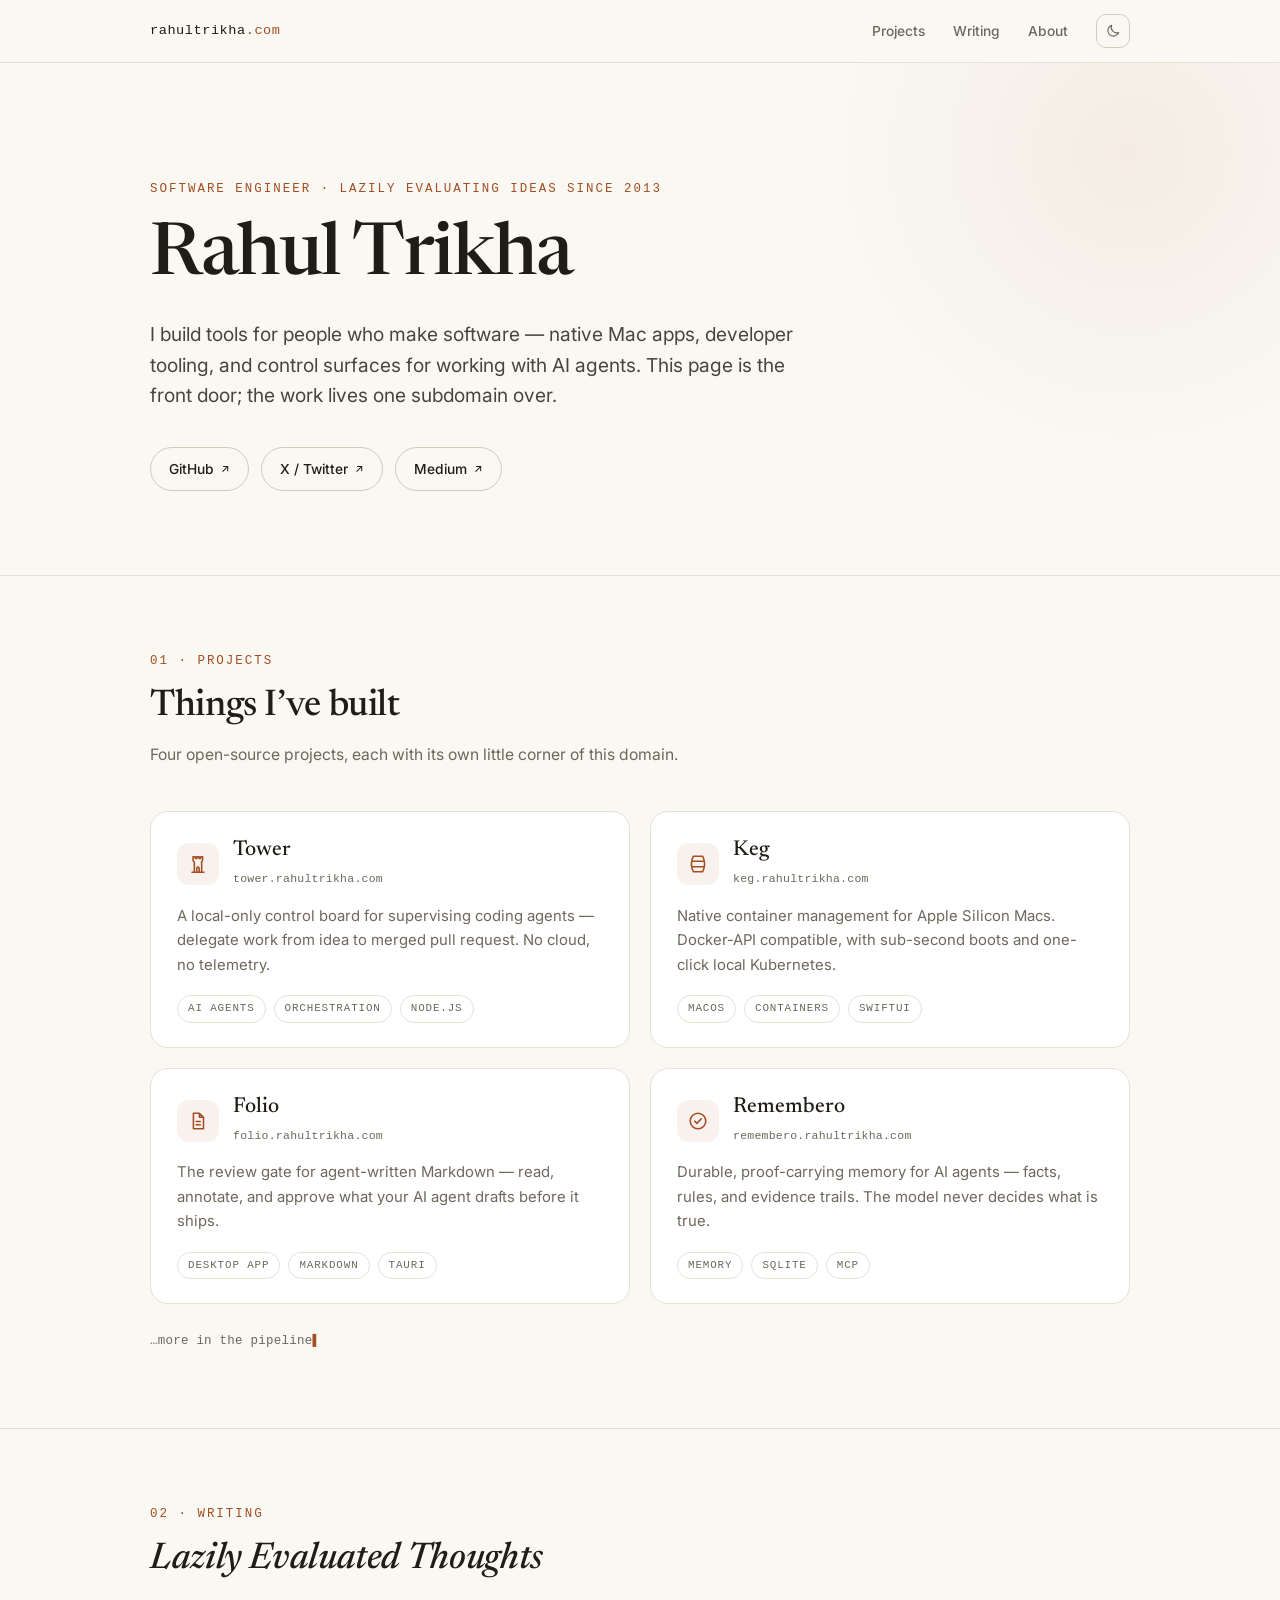
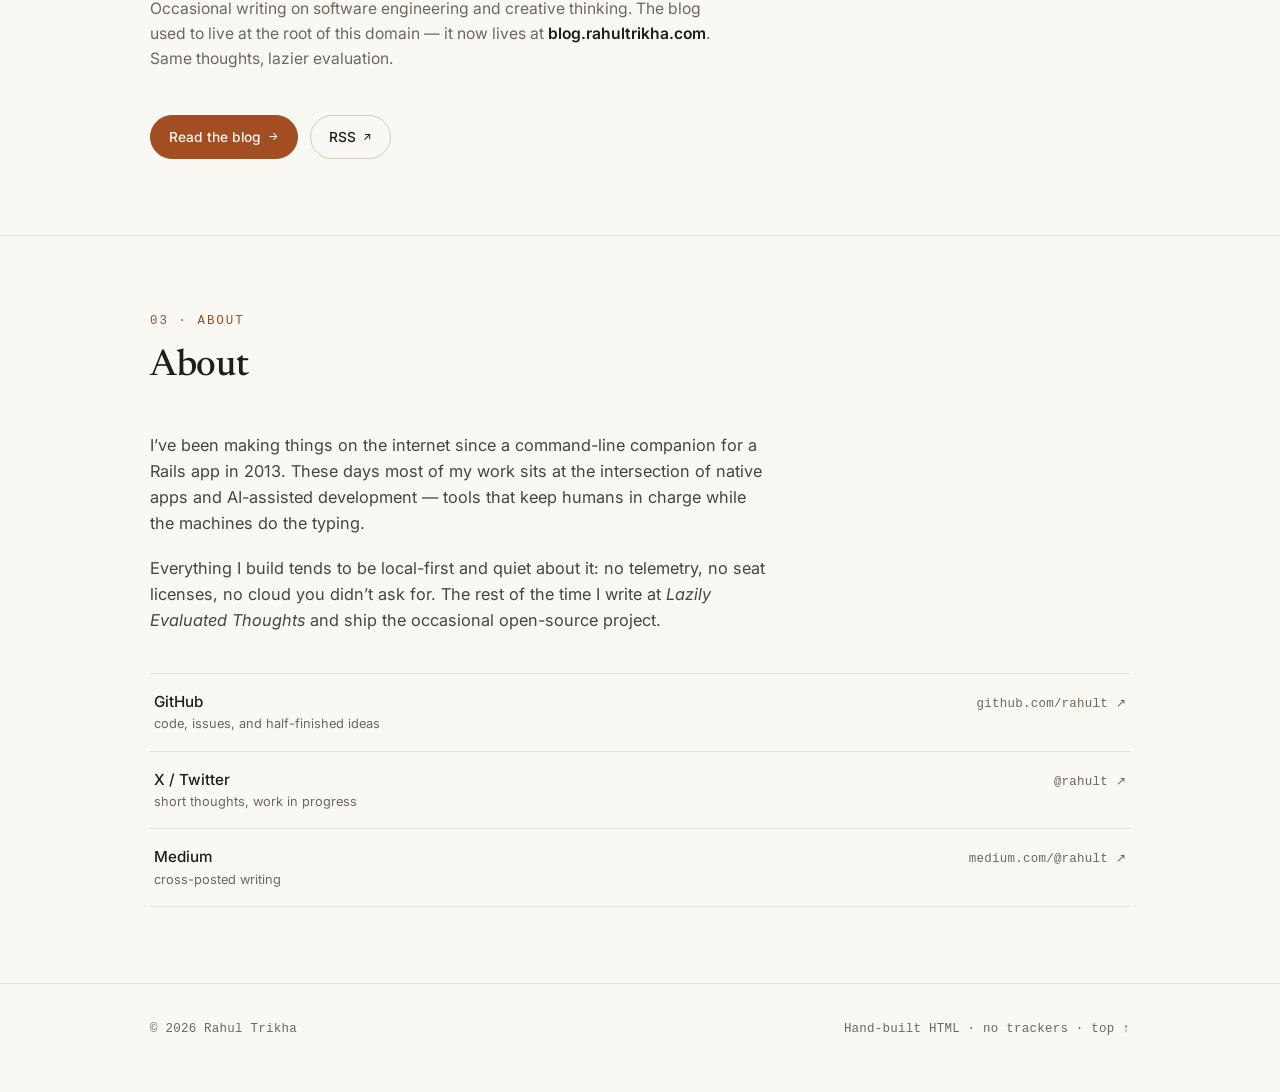
==== index.html @ 322a8f4b "Personal hub site for rahultrikha.com" ====
<!doctype html>
<html lang="en">
<head>
  <meta charset="utf-8">
  <meta name="viewport" content="width=device-width, initial-scale=1">
  <title>Rahul Trikha — Software Engineer</title>
  <meta name="description" content="Rahul Trikha builds native Mac apps and tools for working with AI agents — Tower, Keg, Folio, Remembero. Writing at Lazily Evaluated Thoughts, now at blog.rahultrikha.com.">
  <link rel="canonical" href="https://rahultrikha.com/">
  <meta property="og:type" content="website">
  <meta property="og:site_name" content="Rahul Trikha">
  <meta property="og:title" content="Rahul Trikha — Software Engineer">
  <meta property="og:description" content="Native Mac apps and tools for working with AI agents. Writing at Lazily Evaluated Thoughts.">
  <meta property="og:url" content="https://rahultrikha.com/">
  <meta name="twitter:card" content="summary">
  <meta name="theme-color" content="#FAF8F3" media="(prefers-color-scheme: light)">
  <meta name="theme-color" content="#161310" media="(prefers-color-scheme: dark)">
  <link rel="icon" type="image/svg+xml" href="favicon.svg">
  <link rel="preconnect" href="https://fonts.googleapis.com">
  <link rel="preconnect" href="https://fonts.gstatic.com" crossorigin>
  <link rel="stylesheet" href="https://fonts.googleapis.com/css2?family=Inter:wght@400;500;600&family=Newsreader:ital,opsz,wght@0,6..72,400;0,6..72,500;0,6..72,600;1,6..72,400;1,6..72,500&display=swap">
  <link rel="stylesheet" href="styles.css">
  <script>
    (function () {
      var theme = null;
      try {
        var param = new URLSearchParams(location.search).get('theme');
        if (param === 'dark' || param === 'light') theme = param;
        else theme = localStorage.getItem('theme');
      } catch (e) {}
      if (theme !== 'dark' && theme !== 'light') {
        theme = matchMedia('(prefers-color-scheme: dark)').matches ? 'dark' : 'light';
      }
      document.documentElement.dataset.theme = theme;
      document.documentElement.classList.add('js');
    })();
  </script>
  <script type="application/ld+json">
  {
    "@context": "https://schema.org",
    "@type": "Person",
    "name": "Rahul Trikha",
    "url": "https://rahultrikha.com/",
    "jobTitle": "Software Engineer",
    "sameAs": [
      "https://github.com/rahult",
      "https://x.com/rahult",
      "https://medium.com/@rahult"
    ]
  }
  </script>
</head>
<body>
  <a class="skip" href="#main">Skip to content</a>

  <header class="site-head">
    <div class="container head-inner">
      <a class="wordmark" href="/">rahultrikha<span>.com</span></a>
      <nav aria-label="Main">
        <a href="#projects">Projects</a>
        <a href="#writing">Writing</a>
        <a href="#about">About</a>
        <button id="theme-toggle" type="button" aria-label="Toggle dark mode">
          <svg class="icon-moon" viewBox="0 0 24 24" aria-hidden="true"><path d="M20.4 14.2A8.3 8.3 0 0 1 9.8 3.6a8.3 8.3 0 1 0 10.6 10.6Z"/></svg>
          <svg class="icon-sun" viewBox="0 0 24 24" aria-hidden="true"><circle cx="12" cy="12" r="4.2"/><path d="M12 2.5v2.4M12 19.1v2.4M2.5 12h2.4M19.1 12h2.4M5 5l1.7 1.7M17.3 17.3 19 19M19 5l-1.7 1.7M6.7 17.3 5 19"/></svg>
        </button>
      </nav>
    </div>
  </header>

  <main id="main">
    <section class="hero">
      <div class="container">
        <p class="kicker reveal">Software engineer · lazily evaluating ideas since 2013</p>
        <h1 class="reveal">Rahul Trikha</h1>
        <p class="lede reveal">I build tools for people who make software — native Mac apps, developer
          tooling, and control surfaces for working with AI agents. This page is the front
          door; the work lives one subdomain over.</p>
        <div class="hero-links reveal">
          <a class="btn" href="https://github.com/rahult" rel="me">GitHub <span aria-hidden="true">↗</span></a>
          <a class="btn" href="https://x.com/rahult" rel="me">X / Twitter <span aria-hidden="true">↗</span></a>
          <a class="btn" href="https://medium.com/@rahult" rel="me">Medium <span aria-hidden="true">↗</span></a>
        </div>
        <!-- To add a photo, drop image into this folder and uncomment:
        <img class="avatar" src="photo.jpg" alt="Portrait of Rahul Trikha" width="96" height="96">
        -->
      </div>
    </section>

    <section id="projects" class="section">
      <div class="container">
        <div class="sec-head reveal">
          <span class="label mono">01 · Projects</span>
          <h2>Things I’ve built</h2>
          <p class="sec-sub">Four open-source projects, each with its own little corner of this domain.</p>
        </div>

        <div class="grid">
          <!-- To add a project, copy one of these <a class="card"> blocks and edit it. -->
          <a class="card reveal" href="https://tower.rahultrikha.com/">
            <div class="card-top">
              <span class="glyph" aria-hidden="true">
                <svg viewBox="0 0 24 24"><path d="M5.5 21h13M8 21V10.2M16 21V10.2M8 10.2 6.6 8V4h2.6v2h1.6V4h2.4v2h1.6V4H17v4l-1.4 2.2M10.7 21v-4.4a1.3 1.3 0 0 1 2.6 0V21"/></svg>
              </span>
              <div>
                <h3>Tower</h3>
                <span class="card-url mono">tower.rahultrikha.com</span>
              </div>
            </div>
            <p>A local-only control board for supervising coding agents — delegate work from
              idea to merged pull request. No cloud, no telemetry.</p>
            <ul class="tags" role="list">
              <li>AI agents</li>
              <li>Orchestration</li>
              <li>Node.js</li>
            </ul>
          </a>

          <a class="card reveal" href="https://keg.rahultrikha.com/">
            <div class="card-top">
              <span class="glyph" aria-hidden="true">
                <svg viewBox="0 0 24 24"><path d="M7 3.5h10c1.4 2.2 2.2 5.2 2.2 8.5s-.8 6.3-2.2 8.5H7c-1.4-2.2-2.2-5.2-2.2-8.5S5.6 5.7 7 3.5ZM5.1 9h13.8M5.1 15h13.8"/></svg>
              </span>
              <div>
                <h3>Keg</h3>
                <span class="card-url mono">keg.rahultrikha.com</span>
              </div>
            </div>
            <p>Native container management for Apple Silicon Macs. Docker-API compatible, with
              sub-second boots and one-click local Kubernetes.</p>
            <ul class="tags" role="list">
              <li>macOS</li>
              <li>Containers</li>
              <li>SwiftUI</li>
            </ul>
          </a>

          <a class="card reveal" href="https://folio.rahultrikha.com/">
            <div class="card-top">
              <span class="glyph" aria-hidden="true">
                <svg viewBox="0 0 24 24"><path d="M7 3.5h6.5L18 8v12.5H7zM13.5 3.5V8H18M10 12.5h4.5M10 16h4.5"/></svg>
              </span>
              <div>
                <h3>Folio</h3>
                <span class="card-url mono">folio.rahultrikha.com</span>
              </div>
            </div>
            <p>The review gate for agent-written Markdown — read, annotate, and approve what
              your AI agent drafts before it ships.</p>
            <ul class="tags" role="list">
              <li>Desktop app</li>
              <li>Markdown</li>
              <li>Tauri</li>
            </ul>
          </a>

          <a class="card reveal" href="https://remembero.rahultrikha.com/">
            <div class="card-top">
              <span class="glyph" aria-hidden="true">
                <svg viewBox="0 0 24 24"><circle cx="12" cy="12" r="8.5"/><path d="m8.4 12.2 2.4 2.4 4.8-5"/></svg>
              </span>
              <div>
                <h3>Remembero</h3>
                <span class="card-url mono">remembero.rahultrikha.com</span>
              </div>
            </div>
            <p>Durable, proof-carrying memory for AI agents — facts, rules, and evidence
              trails. The model never decides what is true.</p>
            <ul class="tags" role="list">
              <li>Memory</li>
              <li>SQLite</li>
              <li>MCP</li>
            </ul>
          </a>
        </div>

        <p class="pipeline mono reveal">…more in the pipeline<span class="cursor" aria-hidden="true">▌</span></p>
      </div>
    </section>

    <section id="writing" class="section">
      <div class="container">
        <div class="sec-head reveal">
          <span class="label mono">02 · Writing</span>
          <h2><em>Lazily Evaluated Thoughts</em></h2>
          <p class="sec-sub">Occasional writing on software engineering and creative thinking. The blog
            used to live at the root of this domain — it now lives at
            <strong>blog.rahultrikha.com</strong>. Same thoughts, lazier evaluation.</p>
        </div>
        <div class="hero-links reveal">
          <a class="btn btn-solid" href="https://blog.rahultrikha.com/">Read the blog <span aria-hidden="true">→</span></a>
          <a class="btn" href="https://blog.rahultrikha.com/atom.xml">RSS <span aria-hidden="true">↗</span></a>
        </div>
      </div>
    </section>

    <section id="about" class="section">
      <div class="container">
        <div class="sec-head reveal">
          <span class="label mono">03 · About</span>
          <h2>About</h2>
        </div>
        <div class="bio reveal">
          <p>I’ve been making things on the internet since a command-line companion for a Rails
            app in 2013. These days most of my work sits at the intersection of native apps and
            AI-assisted development — tools that keep humans in charge while the machines do
            the typing.</p>
          <p>Everything I build tends to be local-first and quiet about it: no telemetry, no
            seat licenses, no cloud you didn’t ask for. The rest of the time I write at
            <em>Lazily Evaluated Thoughts</em> and ship the occasional open-source project.</p>
        </div>

        <ul class="elsewhere reveal" role="list">
          <li>
            <a href="https://github.com/rahult" rel="me">
              <span class="where">GitHub <small>code, issues, and half-finished ideas</small></span>
              <span class="handle mono">github.com/rahult <span aria-hidden="true">↗</span></span>
            </a>
          </li>
          <li>
            <a href="https://x.com/rahult" rel="me">
              <span class="where">X / Twitter <small>short thoughts, work in progress</small></span>
              <span class="handle mono">@rahult <span aria-hidden="true">↗</span></span>
            </a>
          </li>
          <li>
            <a href="https://medium.com/@rahult" rel="me">
              <span class="where">Medium <small>cross-posted writing</small></span>
              <span class="handle mono">medium.com/@rahult <span aria-hidden="true">↗</span></span>
            </a>
          </li>
        </ul>
      </div>
    </section>
  </main>

  <footer class="site-foot">
    <div class="container foot-inner">
      <span class="mono">© 2026 Rahul Trikha</span>
      <span class="mono">Hand-built HTML · no trackers · <a href="#main">top ↑</a></span>
    </div>
  </footer>

  <script src="script.js" defer></script>
</body>
</html>
---- styles.css ----
/* ————————————————————————————————
   rahultrikha.com — hand-built, no framework
   Palette and type live in the :root variables below.
   ———————————————————————————————— */

* { box-sizing: border-box; margin: 0; padding: 0; }

:root {
  --bg: #FAF8F3;
  --bg-glass: rgba(250, 248, 243, 0.82);
  --card: #FFFFFF;
  --ink: #201D18;
  --ink-soft: rgba(32, 29, 24, 0.82);
  --muted: #6E675C;
  --line: #E6E1D5;
  --line-strong: #D2CBBB;
  --accent: #A34E22;
  --accent-soft: rgba(163, 78, 34, 0.08);
  --glow: rgba(163, 78, 34, 0.07);
  --shadow: 0 1px 2px rgba(32, 29, 24, 0.04), 0 14px 36px -18px rgba(32, 29, 24, 0.22);
  --serif: "Newsreader", Georgia, "Times New Roman", serif;
  --sans: "Inter", system-ui, -apple-system, "Segoe UI", sans-serif;
  --mono: ui-monospace, "SF Mono", "Cascadia Mono", Menlo, Consolas, monospace;
}

:root[data-theme="dark"] {
  --bg: #161310;
  --bg-glass: rgba(22, 19, 16, 0.82);
  --card: #1E1A16;
  --ink: #EDE7DC;
  --ink-soft: rgba(237, 231, 220, 0.85);
  --muted: #A69E90;
  --line: #2C2721;
  --line-strong: #403A30;
  --accent: #E08A52;
  --accent-soft: rgba(224, 138, 82, 0.10);
  --glow: rgba(224, 138, 82, 0.05);
  --shadow: 0 1px 2px rgba(0, 0, 0, 0.3), 0 14px 36px -18px rgba(0, 0, 0, 0.55);
}

/* No-JS visitors still get their preferred scheme */
@media (prefers-color-scheme: dark) {
  :root:not([data-theme]) {
    --bg: #161310;
    --bg-glass: rgba(22, 19, 16, 0.82);
    --card: #1E1A16;
    --ink: #EDE7DC;
    --ink-soft: rgba(237, 231, 220, 0.85);
    --muted: #A69E90;
    --line: #2C2721;
    --line-strong: #403A30;
    --accent: #E08A52;
    --accent-soft: rgba(224, 138, 82, 0.10);
    --glow: rgba(224, 138, 82, 0.05);
    --shadow: 0 1px 2px rgba(0, 0, 0, 0.3), 0 14px 36px -18px rgba(0, 0, 0, 0.55);
  }
}

html {
  scroll-behavior: smooth;
  scroll-padding-top: 84px;
}

body {
  font-family: var(--sans);
  background: var(--bg);
  color: var(--ink);
  line-height: 1.6;
  font-size: 16px;
  -webkit-font-smoothing: antialiased;
  text-rendering: optimizeLegibility;
}

::selection { background: var(--accent-soft); }

a { color: inherit; text-decoration: none; }

:focus-visible {
  outline: 2px solid var(--accent);
  outline-offset: 3px;
  border-radius: 4px;
}

.container {
  max-width: 1060px;
  margin-inline: auto;
  padding-inline: clamp(20px, 5vw, 40px);
}

.mono {
  font-family: var(--mono);
  font-size: 0.78rem;
  letter-spacing: 0.02em;
}

.skip {
  position: absolute;
  left: -9999px;
  top: 12px;
  z-index: 100;
  background: var(--card);
  border: 1px solid var(--line-strong);
  padding: 8px 14px;
  border-radius: 8px;
}
.skip:focus { left: 12px; }

/* ———— Header ———— */

.site-head {
  position: sticky;
  top: 0;
  z-index: 10;
  background: var(--bg-glass);
  -webkit-backdrop-filter: blur(12px);
  backdrop-filter: blur(12px);
  border-bottom: 1px solid var(--line);
}

.head-inner {
  display: flex;
  align-items: center;
  justify-content: space-between;
  height: 62px;
}

.wordmark {
  font-family: var(--mono);
  font-size: 0.85rem;
  letter-spacing: 0.04em;
}
.wordmark span { color: var(--accent); }

.site-head nav {
  display: flex;
  align-items: center;
  gap: clamp(14px, 3vw, 28px);
}

.site-head nav a {
  font-size: 0.86rem;
  font-weight: 500;
  color: var(--muted);
  transition: color 0.15s ease;
}
.site-head nav a:hover { color: var(--ink); }

#theme-toggle {
  display: grid;
  place-items: center;
  width: 34px;
  height: 34px;
  border: 1px solid var(--line-strong);
  border-radius: 10px;
  background: transparent;
  color: var(--muted);
  cursor: pointer;
  transition: color 0.15s ease, border-color 0.15s ease, background 0.15s ease;
}
#theme-toggle:hover {
  color: var(--accent);
  border-color: var(--accent);
  background: var(--accent-soft);
}
#theme-toggle svg {
  width: 16px;
  height: 16px;
  fill: none;
  stroke: currentColor;
  stroke-width: 1.7;
  stroke-linecap: round;
  stroke-linejoin: round;
}
:root[data-theme="light"] .icon-sun { display: none; }
:root[data-theme="light"] .icon-moon { display: block; }
:root[data-theme="dark"] .icon-sun { display: block; }
:root[data-theme="dark"] .icon-moon { display: none; }

/* ———— Hero ———— */

.hero {
  position: relative;
  padding: clamp(76px, 13vh, 132px) 0 84px;
  overflow: hidden;
}

.hero::before {
  content: "";
  position: absolute;
  top: -220px;
  right: -160px;
  width: 620px;
  height: 620px;
  border-radius: 50%;
  background: radial-gradient(circle, var(--glow), transparent 68%);
  pointer-events: none;
}

.kicker {
  font-family: var(--mono);
  font-size: 0.78rem;
  text-transform: uppercase;
  letter-spacing: 0.16em;
  color: var(--accent);
  margin-bottom: 20px;
}

h1 {
  font-family: var(--serif);
  font-weight: 500;
  font-size: clamp(2.7rem, 7.5vw, 4.5rem);
  line-height: 1.04;
  letter-spacing: -0.02em;
  margin-bottom: 24px;
}

.lede {
  font-size: clamp(1.05rem, 1.8vw, 1.2rem);
  color: var(--ink-soft);
  max-width: 34em;
}

.hero-links {
  display: flex;
  flex-wrap: wrap;
  gap: 12px;
  margin-top: 36px;
}

.btn {
  display: inline-flex;
  align-items: center;
  gap: 7px;
  font-size: 0.86rem;
  font-weight: 500;
  padding: 10px 18px;
  border: 1px solid var(--line-strong);
  border-radius: 999px;
  color: var(--ink);
  transition: color 0.15s ease, border-color 0.15s ease, background 0.15s ease,
    transform 0.15s ease;
}
.btn:hover {
  color: var(--accent);
  border-color: var(--accent);
  background: var(--accent-soft);
  transform: translateY(-1px);
}
.btn span { font-size: 0.8em; }

.btn-solid {
  background: var(--accent);
  border-color: var(--accent);
  color: var(--bg);
}
.btn-solid:hover {
  color: var(--bg);
  background: var(--accent);
  filter: brightness(1.08);
}

/* ———— Sections ———— */

.section {
  border-top: 1px solid var(--line);
  padding: 76px 0;
}

.sec-head { margin-bottom: 44px; }

.label {
  display: block;
  text-transform: uppercase;
  letter-spacing: 0.16em;
  color: var(--accent);
  margin-bottom: 14px;
}

h2 {
  font-family: var(--serif);
  font-weight: 500;
  font-size: clamp(1.7rem, 3.4vw, 2.3rem);
  letter-spacing: -0.01em;
  line-height: 1.15;
}
h2 em { font-style: italic; }

.sec-sub {
  margin-top: 14px;
  color: var(--muted);
  max-width: 58ch;
  font-size: 0.98rem;
}
.sec-sub strong { color: var(--ink); font-weight: 600; }

/* ———— Project cards ———— */

.grid {
  display: grid;
  grid-template-columns: repeat(2, 1fr);
  gap: 20px;
}

.card {
  display: block;
  background: var(--card);
  border: 1px solid var(--line);
  border-radius: 18px;
  padding: 26px 26px 24px;
  transition: transform 0.22s ease, box-shadow 0.22s ease, border-color 0.22s ease;
}
.card:hover {
  transform: translateY(-3px);
  box-shadow: var(--shadow);
  border-color: var(--line-strong);
}

.card-top {
  display: flex;
  align-items: center;
  gap: 14px;
  margin-bottom: 14px;
}

.glyph {
  flex: none;
  display: grid;
  place-items: center;
  width: 42px;
  height: 42px;
  border-radius: 12px;
  background: var(--accent-soft);
  color: var(--accent);
}
.glyph svg {
  width: 22px;
  height: 22px;
  fill: none;
  stroke: currentColor;
  stroke-width: 1.7;
  stroke-linecap: round;
  stroke-linejoin: round;
}

.card h3 {
  font-family: var(--serif);
  font-weight: 500;
  font-size: 1.35rem;
  line-height: 1.2;
}

.card-url {
  color: var(--muted);
  font-size: 0.72rem;
}
.card:hover .card-url { color: var(--accent); }

.card p {
  font-size: 0.93rem;
  color: var(--muted);
  line-height: 1.65;
}

.tags {
  display: flex;
  flex-wrap: wrap;
  gap: 8px;
  margin-top: 18px;
  list-style: none;
}
.tags li {
  font-family: var(--mono);
  font-size: 0.68rem;
  text-transform: uppercase;
  letter-spacing: 0.08em;
  color: var(--muted);
  border: 1px solid var(--line);
  border-radius: 999px;
  padding: 4px 10px;
}

.pipeline {
  margin-top: 28px;
  color: var(--muted);
  font-size: 0.78rem;
}
.cursor {
  animation: blink 1.2s steps(1) infinite;
  color: var(--accent);
}
@keyframes blink { 50% { opacity: 0; } }

/* ———— About ———— */

.bio p {
  max-width: 62ch;
  font-size: 1.02rem;
  color: var(--ink-soft);
  margin-bottom: 18px;
}

.elsewhere {
  list-style: none;
  margin-top: 40px;
  border-top: 1px solid var(--line);
}

.elsewhere a {
  display: flex;
  align-items: baseline;
  justify-content: space-between;
  gap: 16px;
  flex-wrap: wrap;
  padding: 16px 4px;
  border-bottom: 1px solid var(--line);
  transition: padding-left 0.18s ease, background 0.18s ease;
}
.elsewhere a:hover {
  padding-left: 12px;
  background: var(--accent-soft);
}

.where {
  font-size: 0.95rem;
  font-weight: 500;
}
.where small {
  display: block;
  font-weight: 400;
  font-size: 0.8rem;
  color: var(--muted);
}
.elsewhere a:hover .where { color: var(--accent); }

.handle {
  color: var(--muted);
  font-size: 0.78rem;
}
.elsewhere a:hover .handle { color: var(--accent); }

/* ———— Footer ———— */

.site-foot {
  border-top: 1px solid var(--line);
  padding: 36px 0 52px;
}
.foot-inner {
  display: flex;
  justify-content: space-between;
  flex-wrap: wrap;
  gap: 12px;
  color: var(--muted);
  font-size: 0.75rem;
}
.site-foot a { color: var(--muted); }
.site-foot a:hover { color: var(--accent); }

/* ———— 404 ———— */

.notfound {
  max-width: 720px;
  margin-inline: auto;
  padding: clamp(90px, 18vh, 160px) clamp(20px, 5vw, 40px);
}
.notfound h1 {
  font-size: clamp(2rem, 5vw, 3rem);
  margin-bottom: 16px;
}
.notfound p { color: var(--muted); }
.notfound a { color: var(--accent); }
.notfound a:hover { text-decoration: underline; }

/* ———— Reveal animation (JS adds .in when scrolled into view) ———— */

.js .reveal {
  opacity: 0;
  transform: translateY(14px);
  transition: opacity 0.55s ease, transform 0.55s ease;
  transition-delay: var(--d, 0ms);
}
.js .reveal.in {
  opacity: 1;
  transform: none;
}

/* ———— Responsive ———— */

@media (max-width: 740px) {
  .grid { grid-template-columns: 1fr; }
  .section { padding: 60px 0; }
}

@media (max-width: 480px) {
  .site-head nav a { font-size: 0.8rem; }
  .head-inner { height: 56px; }
  html { scroll-padding-top: 72px; }
}

/* ———— Reduced motion ———— */

@media (prefers-reduced-motion: reduce) {
  html { scroll-behavior: auto; }
  *, *::before, *::after {
    animation-duration: 0.01ms !important;
    animation-iteration-count: 1 !important;
    transition-duration: 0.01ms !important;
  }
  .js .reveal { opacity: 1; transform: none; }
  .cursor { animation: none; }
}
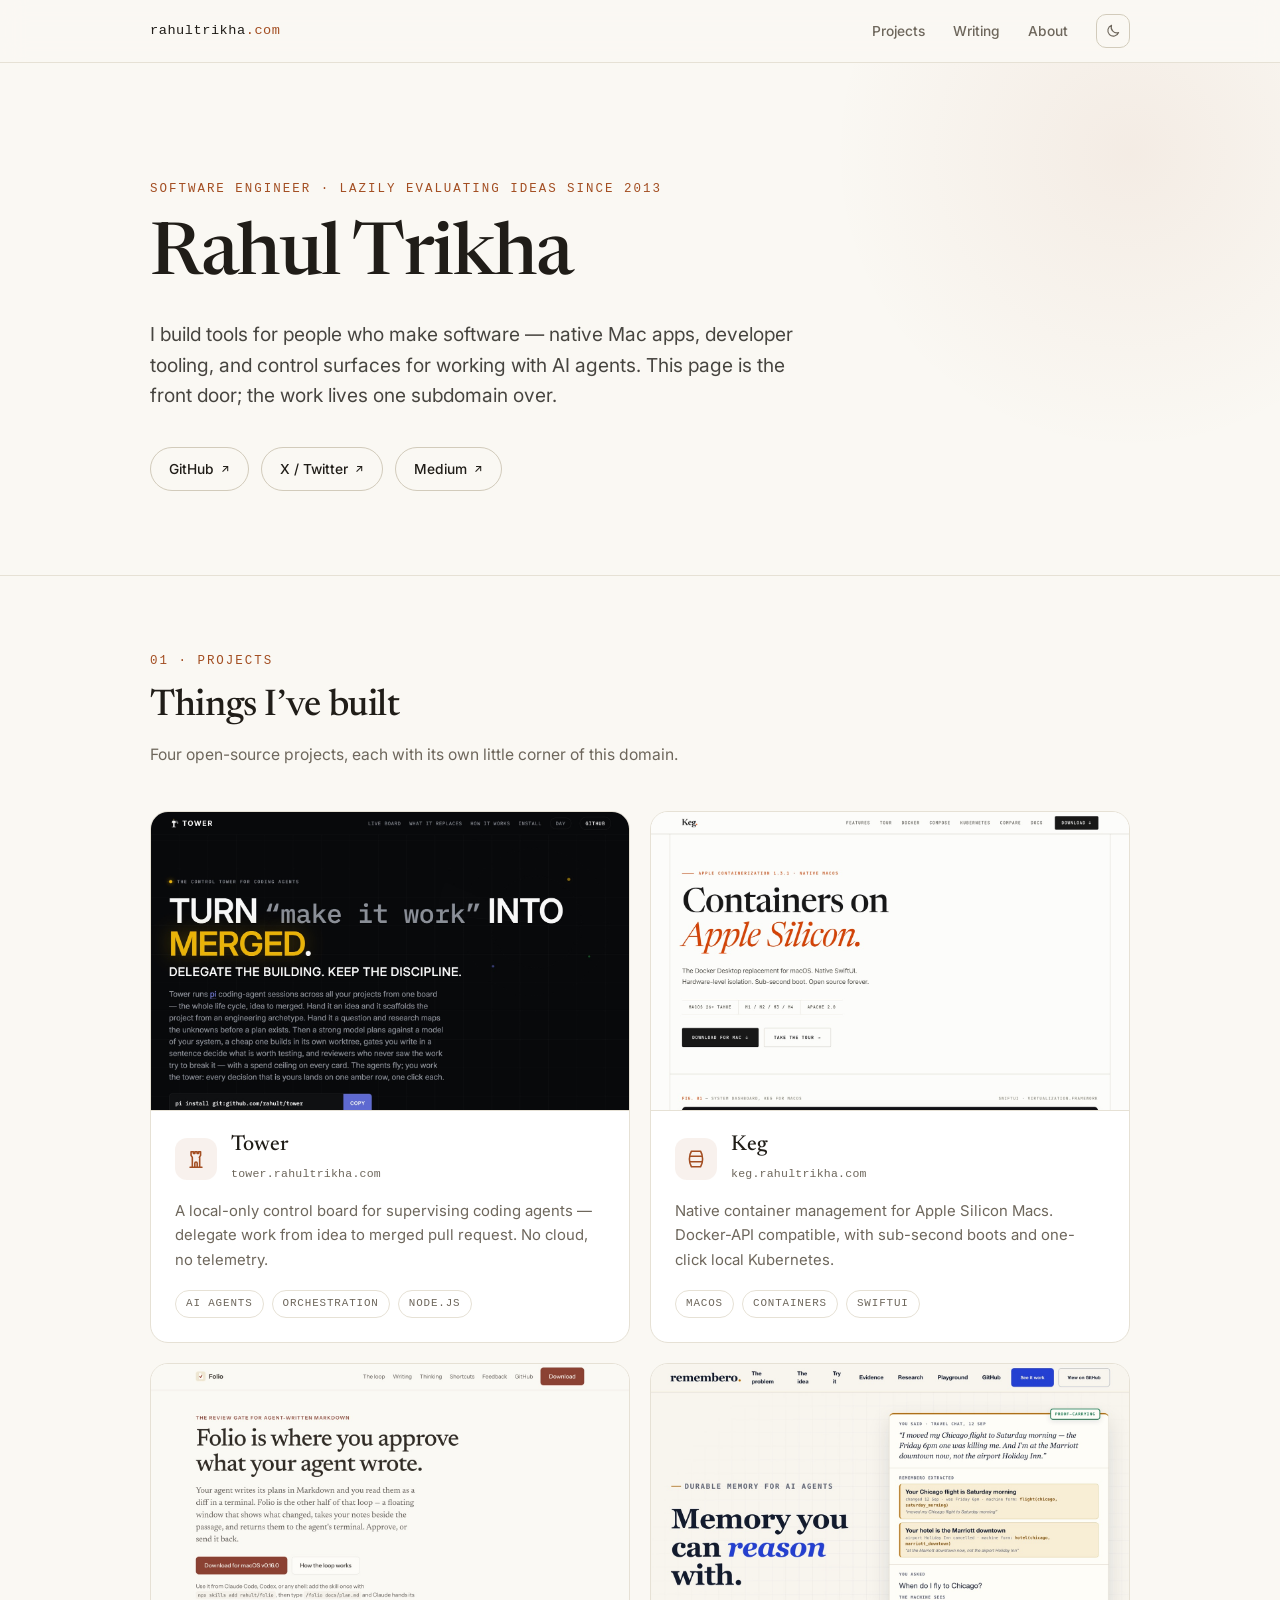
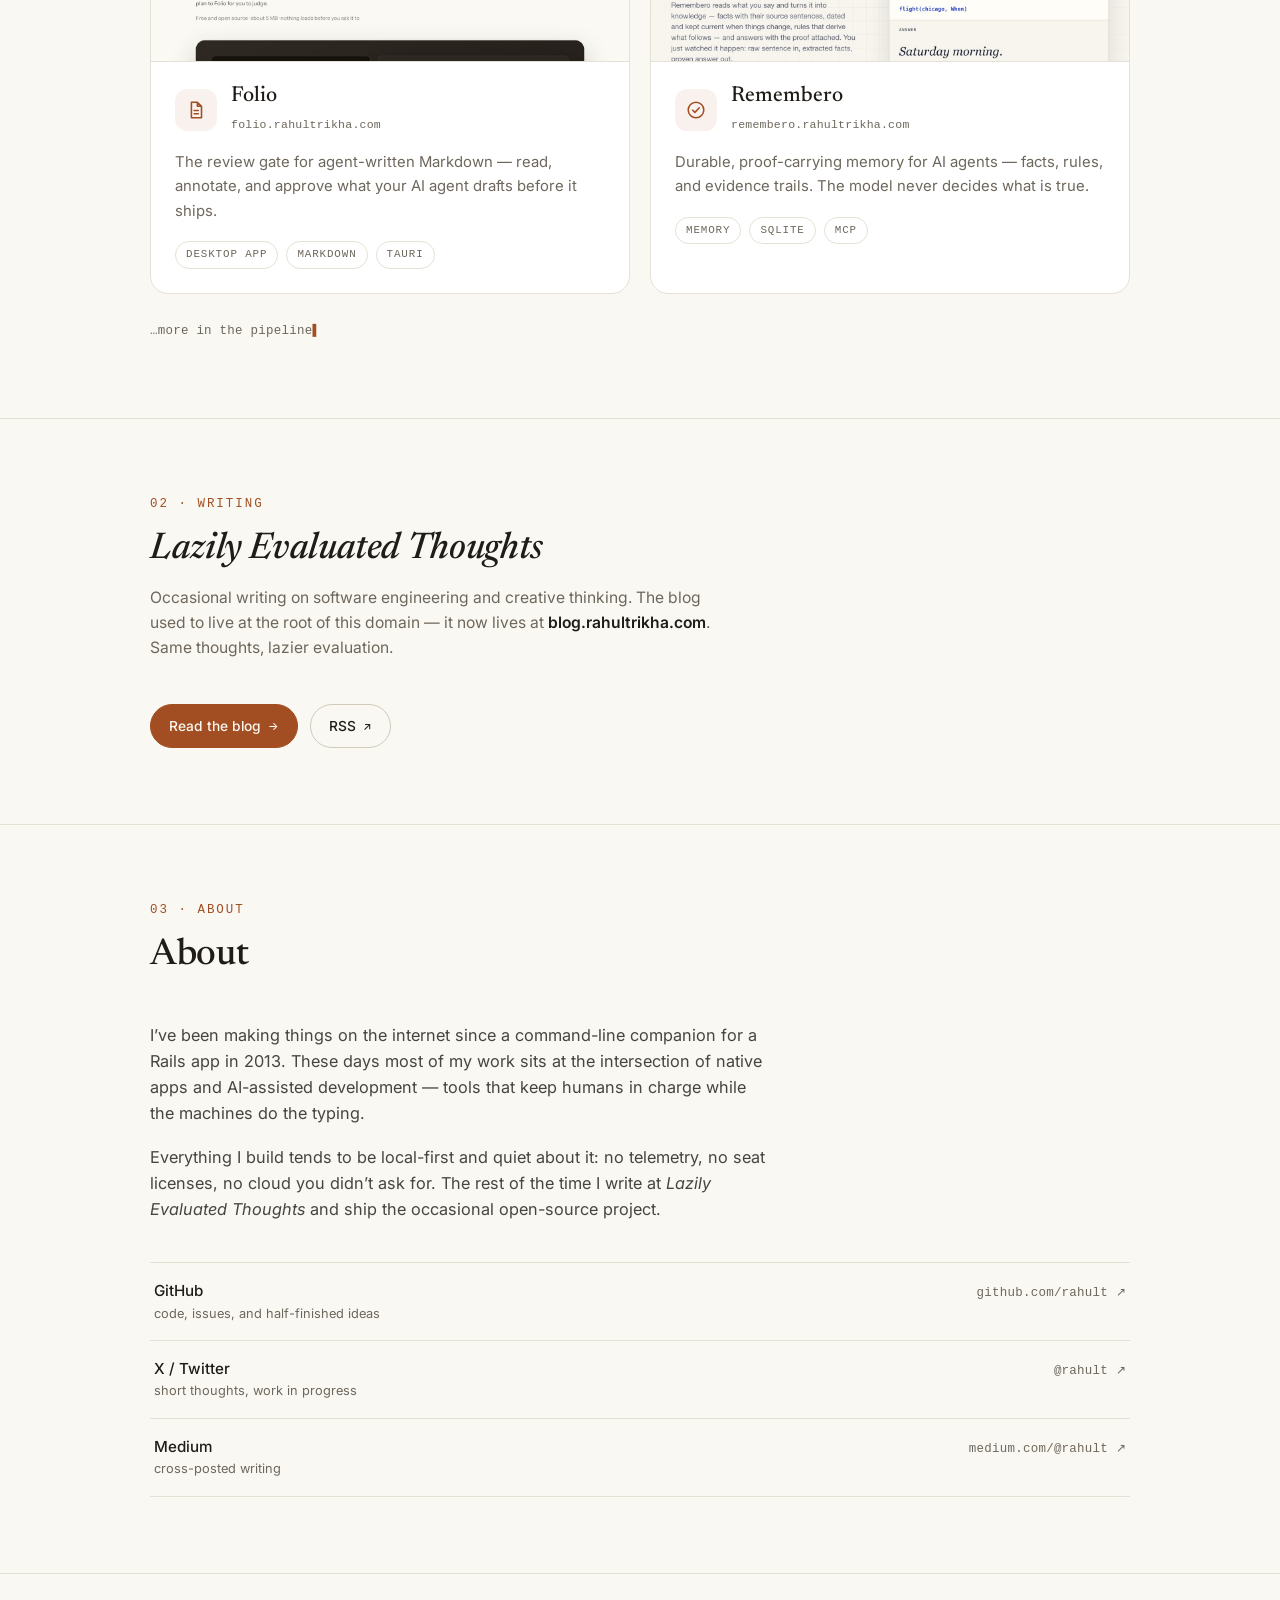
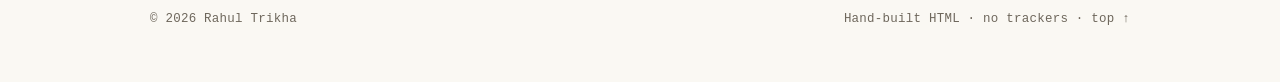
==== commit 6086c509: "Add project screenshots to the project cards" ====
--- a/index.html
+++ b/index.html
@@ -97,6 +97,8 @@
         <div class="grid">
           <!-- To add a project, copy one of these <a class="card"> blocks and edit it. -->
           <a class="card reveal" href="https://tower.rahultrikha.com/">
+            <span class="card-media" aria-hidden="true"><img src="screenshots/tower.jpg" alt="" width="1440" height="900" loading="lazy"></span>
+            <div class="card-body">
             <div class="card-top">
               <span class="glyph" aria-hidden="true">
                 <svg viewBox="0 0 24 24"><path d="M5.5 21h13M8 21V10.2M16 21V10.2M8 10.2 6.6 8V4h2.6v2h1.6V4h2.4v2h1.6V4H17v4l-1.4 2.2M10.7 21v-4.4a1.3 1.3 0 0 1 2.6 0V21"/></svg>
@@ -113,9 +115,12 @@
               <li>Orchestration</li>
               <li>Node.js</li>
             </ul>
+            </div>
           </a>
 
           <a class="card reveal" href="https://keg.rahultrikha.com/">
+            <span class="card-media" aria-hidden="true"><img src="screenshots/keg.jpg" alt="" width="1440" height="900" loading="lazy"></span>
+            <div class="card-body">
             <div class="card-top">
               <span class="glyph" aria-hidden="true">
                 <svg viewBox="0 0 24 24"><path d="M7 3.5h10c1.4 2.2 2.2 5.2 2.2 8.5s-.8 6.3-2.2 8.5H7c-1.4-2.2-2.2-5.2-2.2-8.5S5.6 5.7 7 3.5ZM5.1 9h13.8M5.1 15h13.8"/></svg>
@@ -132,9 +137,12 @@
               <li>Containers</li>
               <li>SwiftUI</li>
             </ul>
+            </div>
           </a>
 
           <a class="card reveal" href="https://folio.rahultrikha.com/">
+            <span class="card-media" aria-hidden="true"><img src="screenshots/folio.jpg" alt="" width="1440" height="900" loading="lazy"></span>
+            <div class="card-body">
             <div class="card-top">
               <span class="glyph" aria-hidden="true">
                 <svg viewBox="0 0 24 24"><path d="M7 3.5h6.5L18 8v12.5H7zM13.5 3.5V8H18M10 12.5h4.5M10 16h4.5"/></svg>
@@ -151,9 +159,12 @@
               <li>Markdown</li>
               <li>Tauri</li>
             </ul>
+            </div>
           </a>
 
           <a class="card reveal" href="https://remembero.rahultrikha.com/">
+            <span class="card-media" aria-hidden="true"><img src="screenshots/remembero.jpg" alt="" width="1440" height="900" loading="lazy"></span>
+            <div class="card-body">
             <div class="card-top">
               <span class="glyph" aria-hidden="true">
                 <svg viewBox="0 0 24 24"><circle cx="12" cy="12" r="8.5"/><path d="m8.4 12.2 2.4 2.4 4.8-5"/></svg>
@@ -170,6 +181,7 @@
               <li>SQLite</li>
               <li>MCP</li>
             </ul>
+            </div>
           </a>
         </div>
 
--- a/styles.css
+++ b/styles.css
@@ -306,13 +306,31 @@
   background: var(--card);
   border: 1px solid var(--line);
   border-radius: 18px;
-  padding: 26px 26px 24px;
+  padding: 0;
+  overflow: hidden;
   transition: transform 0.22s ease, box-shadow 0.22s ease, border-color 0.22s ease;
 }
 .card:hover {
   transform: translateY(-3px);
   box-shadow: var(--shadow);
   border-color: var(--line-strong);
+}
+
+.card-media {
+  display: block;
+}
+.card-media img {
+  display: block;
+  width: 100%;
+  height: auto;
+  aspect-ratio: 16 / 10;
+  object-fit: cover;
+  border-bottom: 1px solid var(--line);
+  background: var(--bg);
+}
+
+.card-body {
+  padding: 22px 24px 24px;
 }
 
 .card-top {
